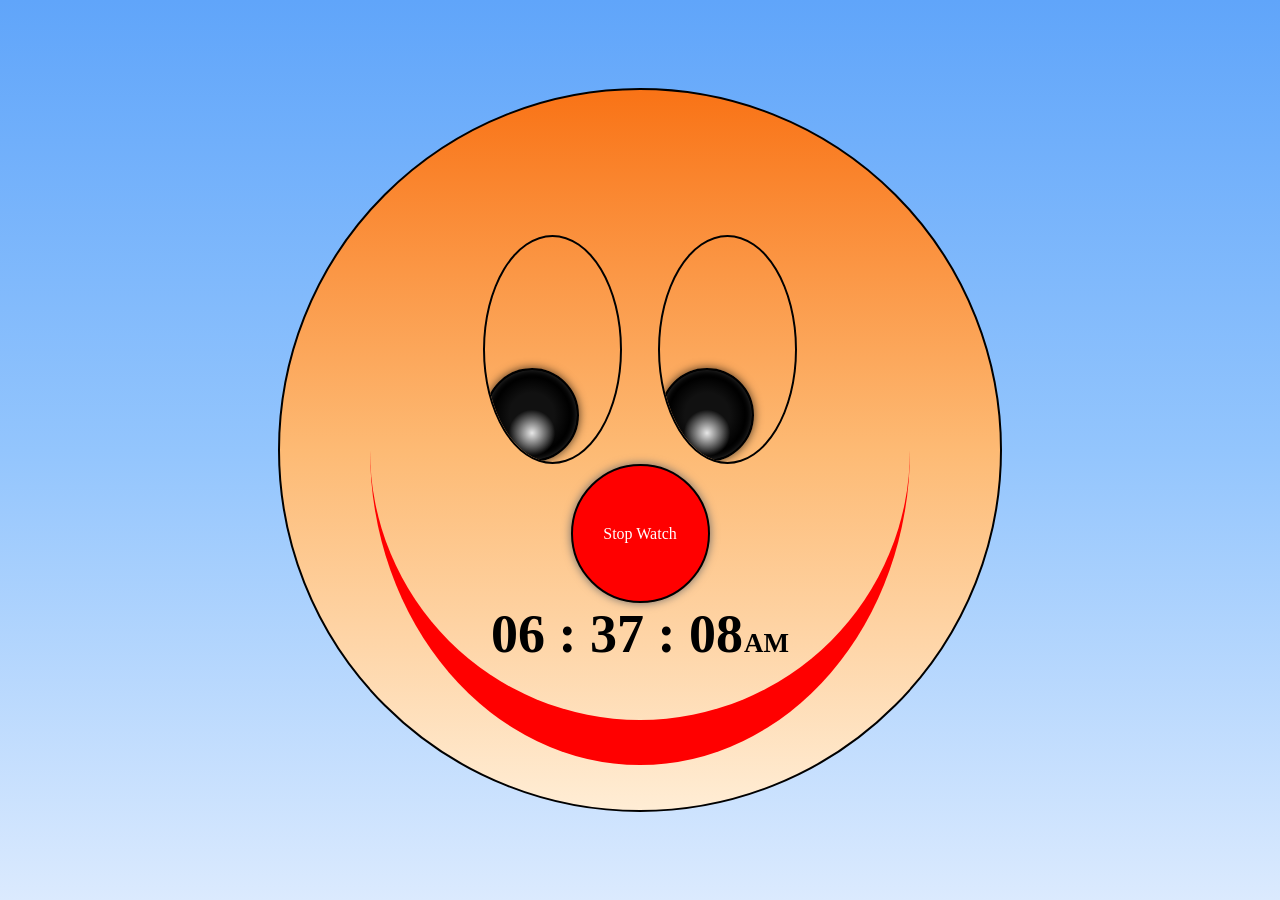
==== DigitalClock/index1.html @ 6f02bbea "Initial commit" ====
<!DOCTYPE html>
    <html lang="en">
    <head>
        <meta charset="UTF-8">
        <meta name="viewport" content="width=device-width, initial-scale=1.0">
        <link rel="stylesheet" href="styles.css">
        <title>Digital Clock</title>
    </head>
    <body>
        <div class="outer-container">
            <div class="sky"></div>
            <div class="inner-container">
                <div class="eyes">
                    <div class="eye">
                        <div class="eye-ball"></div>
                    </div>
                    <div class="eye">
                        <div class="eye-ball"></div>
                    </div>
                </div>
                <div class="nose">
                    <a href="index2.html">Stop Watch</a>
                </div>
                <div class="time-stamp">
                    <h1 class="time-stamp-text"><span class="hours">00</span> : <span class="minutes">00</span> : <span class="seconds">00</span><span class="tm">AM</span></h1>
                </div>
                <div class="smile">
                        
                </div>
            </div>
        </div>
        <!-- <div class="clock">
            <a href="index2.html">Stop Watch</a>
        </div> -->
        

        <script src="script.js"></script>
        <!-- <script>
            const hours = document.querySelector('.hours');
            const minutes = document.querySelector('.minutes');
            const seconds = document.querySelector('.seconds');
            const tm = document.querySelector('.tm');
            const container = document.querySelector('.inner-container');

            function updateSunColor(now) {
                hour = now.getHours()+now.getMinutes()/60;
                if (hour >= 5 && hour < 8) {
                    container.style.background = 'linear-gradient(to top, #FFEDD5, #FDBA74, #F97316)';
                } 
                else if (hour >= 8 && hour < 12) {
                    container.style.background = 'linear-gradient(to top, #DBEAFE, #93C5FD)';
                } 
                else if (hour >= 12 && hour < 16) {
                    container.style.background = 'linear-gradient(to top, #FEF9C3, #FDE047)';
                } 
                else if (hour >= 16 && hour < 17.5) {
                    container.style.background = 'linear-gradient(to top, #FED7AA, #FB923C)';
                }
                else if( hour>=17.5 && hour<=18){
                    container.style.background = 'linear-gradient(to top, #FBCFE8, #F472B6, #FB923C)'
                } 
                else if (hour > 18.5 && hour < 20) {
                    container.style.background = 'linear-gradient(to top, #0F172A, #1E293B)';
                } 
                else {
                    container.style.background = 'linear-gradient(to top, #020617, #020617)';
                }
            }

            function updateSkyColor(now) {
                const hour = now.getHours() + now.getMinutes() / 60;

                if (hour > 5.5 && hour <= 6.5) {
                    // 5:30 AM – 6:30 AM (Sunrise)
                    document.body.style.background = 'linear-gradient(to top, #FFEDD5, #FDBA74, #F97316)';
                }
                else if (hour > 6.5 && hour <= 9) {
                    // 6:30 AM – 9:00 AM
                    document.body.style.background = 'linear-gradient(to top, #DBEAFE, #93C5FD, #60A5FA)';
                }
                else if (hour > 9 && hour <= 10) {
                    // 9:00 AM – 10:00 AM (soft blue)
                    document.body.style.background = 'linear-gradient(to top, #E0F2FE, #BAE6FD)';
                }
                else if (hour > 10 && hour <= 12) {
                    // 10:00 AM – 12:00 PM (sky blue → white)
                    document.body.style.background = 'linear-gradient(to top,white,whitesmoke, #F0F9FF, #E0F2FE)';
                }
                else if (hour > 12 && hour <= 14.5) {
                    // 12:00 PM – 2:30 PM (mostly white sky)
                    document.body.style.background = 'linear-gradient(to top,white,whitesmoke, #FFFFFF, #F8FAFC)';
                }
                else if (hour > 14.5 && hour <= 17) {
                    // 2:30 PM – 5:00 PM (white → warm hint)
                    document.body.style.background = 'linear-gradient(to top,white,whitesmoke, #FEFCE8, #E0F2FE)';
                }
                else if (hour > 17 && hour <= 18.5) {
                    // 5:00 PM – 6:30 PM (Sunset)
                    document.body.style.background = 'linear-gradient(to top, #FBCFE8, #F472B6, #FB923C)';
                }
                else if (hour > 18.5 && hour <= 21) {
                    // 6:30 PM – 9:00 PM (Early Night)
                    document.body.style.background = 'linear-gradient(to top, #0F172A, #1E293B)';
                }
                else {
                    // Late night
                    document.body.style.background = 'linear-gradient(to top, #020617, #020617)';
                }
            }

            function updateClock() {
                const now = new Date();
                let hour = now.getHours();
                if (hour < 12) {
                    hours.textContent = (hour === 0 ? 12 : hour).toString().padStart(2, "0");
                    tm.textContent = 'AM';
                } else {
                    hours.textContent = (hour === 12 ? 12 : hour - 12).toString().padStart(2, "0");
                    tm.textContent = 'PM';
                }

                minutes.textContent = now.getMinutes().toString().padStart(2, "0");
                seconds.textContent = now.getSeconds().toString().padStart(2, "0");
                updateSunColor(now);
                updateSkyColor(now)
            }

            updateClock();
            setInterval(updateClock, 1000);
        </script> -->

    </body>
    </html>
---- DigitalClock/styles.css ----
*{
    margin: 0;
    padding: 0;
}
body {
    overflow-x: hidden;
}
.outer-container{
    position: relative;
    display: flex;
    flex-direction: column;
    justify-content: center;
    align-items: center;
    min-height: 100vh;
}
.inner-container{
    position: relative;
    width: 80vmin;
    height: 80vmin;
    border: 2px solid black;
    border-radius: 50%;
    background: linear-gradient(to top,#FFEDD5,#FDBA74,#F97316);
    display: flex;
    flex-direction: column;
    flex-shrink: 0;
    justify-content: center;
    align-items: center;
    margin: 3%;
    overflow: hidden;
    z-index: 2;
}

.eyes{
    display: flex;
    flex-direction: row;
    justify-content: center;
    gap: 4vmin;
}
.eye{
    position: relative;
    display: flex;
    height: 25vmin;
    width: 15vmin;
    border: 2px solid black;
    border-radius: 50%;
    overflow: hidden;
}
.eye-ball{
    position: absolute;
    bottom: 0;
    left: 0;
    height: 10vmin;
    width: 10vmin;
    border-radius: 50%;
    background:
        radial-gradient(circle at 50% 70%, rgba(255,255,255,0.9), transparent 30%),
        radial-gradient(circle at 50% 50%, #111 35%, #000 60%);

    border: 2px solid #000;
    box-shadow:
        inset 0 0 6px rgba(255,255,255,0.2),
        0 0 10px rgba(0,0,0,0.7);

    animation: eye-movement 6s ease-in-out infinite;
}
@keyframes eye-movement{
    0% {
        transform: translateX(0);         
    }
    50%{
        transform: translateX(50%);
    }
         
    100%{
        transform: translateX(0);
    }
}
.nose a{
    text-decoration: none;
    color: white;
}
.nose{
    display: flex;
    flex-direction: row;
    justify-content: center;
    align-items: center;
    height: 15vh;
    width: 15vh;
    border: 2px solid black;
    background: red; 
    border-radius: 50%;
    box-shadow: 0 0 10px rgb(110, 107, 107);
}
.time-stamp{
    display: flex;
    flex-direction: column;
    justify-content: space-evenly;
    align-items: center;
    font-size: 3vmin;
}
.tm{
    font-size: 3vmin;
    margin-left:1px;
}
.smile{
    margin: 0;
    width: 60vh;
    height: 65vh;
    border: 5vmin solid red;
    border-top: none;
    border-right: none;
    border-left: none;
    border-radius: 50%;
    position: absolute;
    pointer-events: none;
}

.btn{
    position: relative;
    height: 5vmin;
    width: 10vmin;
    border: none;
    background: white;
    border-radius: 10px;
    color: black;
    box-shadow: 0 0 10px orangered;
    margin: 0 1vmin 0 1vmin;
}
@property --angle{
    syntax: "<angle>";
    initial-value: 0deg;
    inherits: false;
}
.btn::after,.btn::before{
    content: '';
    position: absolute;
    background-image: conic-gradient(from var(--angle),transparent 70%, orangered);
    height: 100%;
    width: 100%;
    top: 50%;
    left: 50%;
    transform: translate(-50%,-50%);
    z-index: -1;
    padding: 2px;
    border-radius: 10px;
    animation: 5s spin ease-in-out infinite;
}
.btn::after{
    filter: blur(1.5rem);
    opacity: 0.5;
}
@keyframes spin{
    from{
        --angle:0deg;
    }
    to{
        --angle:360deg;
    }
}

.clock a{
    text-decoration: none;
    color:white;
}
.clock{
    margin:2vmin 0 1vmin 0;
    display: flex;
    justify-content: center;
    align-items: center;
    font-size: 3vmin;
    height: 8vmin;
    width: 20vmin;
    border-radius: 2vmin;
    background: linear-gradient(135deg, #FB923C, #F97316);
    position: fixed;
    top: 10%;
    left: 1%;
}
.clock:hover{
    background: linear-gradient(135deg, #F97316, #EA580C);
}
.cloud {
    position: absolute;
    background: radial-gradient(
        circle at 30% 30%,
        rgba(255, 255, 255, 0.8),
        rgba(255, 255, 255, 0.25) 40%,
        rgba(255, 255, 255, 0.08) 60%,
        rgba(255, 255, 255, 0)
    );
    border: 1px solid rgba(255, 255, 255, 0.3);
    border-radius: 50%;
    opacity: 1;
    animation: rise linear forwards;
}

@keyframes rise {
    from {
        transform: translateY(0);
    }
    to {
        transform: translateY(-120vh);
    }
}

.sky {
    position: absolute;
    inset: 0;
    z-index: 0;
    overflow: hidden;
}


.laps {
    max-height: 180px;
    overflow-y: auto;
    margin-top: 10px;
    font-family: monospace;
}

.laps-list {
    list-style: none;
    padding: 0;
    margin: 0;
}

.laps-list li {
    padding: 4px 8px;
    font-size: 0.9rem;
    border-bottom: 1px solid rgba(255,255,255,0.3);
}
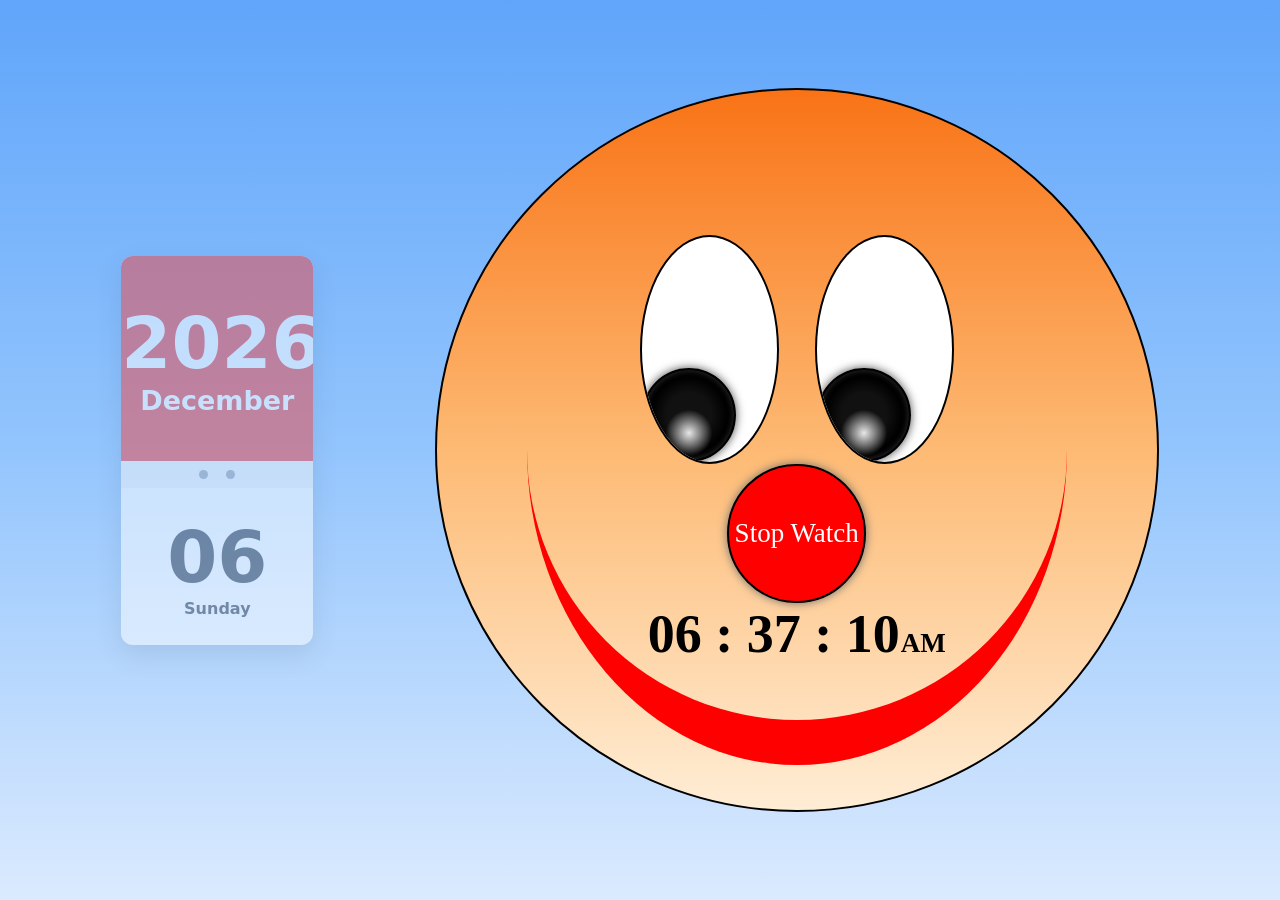
==== commit 60018145: "characterCounter" ====
--- a/DigitalClock/index1.html
+++ b/DigitalClock/index1.html
@@ -7,25 +7,43 @@
         <title>Digital Clock</title>
     </head>
     <body>
-        <div class="outer-container">
-            <div class="sky"></div>
-            <div class="inner-container">
-                <div class="eyes">
-                    <div class="eye">
-                        <div class="eye-ball"></div>
+        <div class="sky"></div>
+        <div class="container">
+            <div class="calendar">
+                <div class="cal-date">
+                    <h1 class="year"></h1>
+                    <h1 class="month"></h1>
+                </div>
+
+                <div class="cal-bar">
+                    <span></span>
+                    <span></span>
+                </div>
+
+                <div class="cal-day">
+                    <h1 class="date"></h1>
+                    <h1 class="day"></h1>
+                </div>
+            </div>
+            <div class="outer-container">
+                <div class="inner-container">
+                    <div class="eyes">
+                        <div class="eye">
+                            <div class="eye-ball"></div>
+                        </div>
+                        <div class="eye">
+                            <div class="eye-ball"></div>
+                        </div>
                     </div>
-                    <div class="eye">
-                        <div class="eye-ball"></div>
+                    <div class="nose">
+                        <a href="index2.html">Stop Watch</a>
                     </div>
-                </div>
-                <div class="nose">
-                    <a href="index2.html">Stop Watch</a>
-                </div>
-                <div class="time-stamp">
-                    <h1 class="time-stamp-text"><span class="hours">00</span> : <span class="minutes">00</span> : <span class="seconds">00</span><span class="tm">AM</span></h1>
-                </div>
-                <div class="smile">
-                        
+                    <div class="time-stamp">
+                        <h1 class="time-stamp-text"><span class="hours">00</span> : <span class="minutes">00</span> : <span class="seconds">00</span><span class="tm">AM</span></h1>
+                    </div>
+                    <div class="smile">
+                            
+                    </div>
                 </div>
             </div>
         </div>
--- a/DigitalClock/styles.css
+++ b/DigitalClock/styles.css
@@ -5,7 +5,14 @@
 body {
     overflow-x: hidden;
 }
+.container{
+    display: flex;
+    flex-direction: row;
+    justify-content: space-evenly;
+    align-items: center;
+}
 .outer-container{
+  
     position: relative;
     display: flex;
     flex-direction: column;
@@ -44,6 +51,7 @@
     border: 2px solid black;
     border-radius: 50%;
     overflow: hidden;
+    background: white;
 }
 .eye-ball{
     position: absolute;
@@ -78,6 +86,7 @@
 .nose a{
     text-decoration: none;
     color: white;
+    font-size: 3vmin;
 }
 .nose{
     display: flex;
@@ -125,6 +134,7 @@
     color: black;
     box-shadow: 0 0 10px orangered;
     margin: 0 1vmin 0 1vmin;
+    font-size: 3vmin;
 }
 @property --angle{
     syntax: "<angle>";
@@ -228,4 +238,54 @@
     padding: 4px 8px;
     font-size: 0.9rem;
     border-bottom: 1px solid rgba(255,255,255,0.3);
-}+}
+
+
+.calendar {
+    opacity: 0.5;
+    width: 15%;
+    background: #ffffff;
+    border-radius: 12px;
+    overflow: hidden;
+    box-shadow: 0 10px 25px rgba(0,0,0,0.15);
+    font-family: system-ui, sans-serif;
+}
+
+/* Date number */
+.cal-date {
+    background: #ef4444;     
+    color: white;
+    font-size: 1.5vmin;
+    font-weight: 700;
+    text-align: center;
+    padding: 5vmin 0;
+}
+
+.cal-bar {
+    display: flex;
+    justify-content: center;
+    gap: 2vmin;
+    background: #f3f4f6;
+    padding: 1vmin 0;
+}
+
+.cal-bar span {
+    width: 1vmin;
+    height: 1vmin;
+    background: #9ca3af;
+    border-radius: 50%;
+}
+
+.cal-day {
+    text-align: center;
+    font-size: 0.5rem;
+    font-weight: 600;
+    padding: 3vmin 0;
+    color: #374151;
+}
+.year{
+    font-size: 8vmin;
+}
+.date{
+    font-size: 8vmin;
+}
